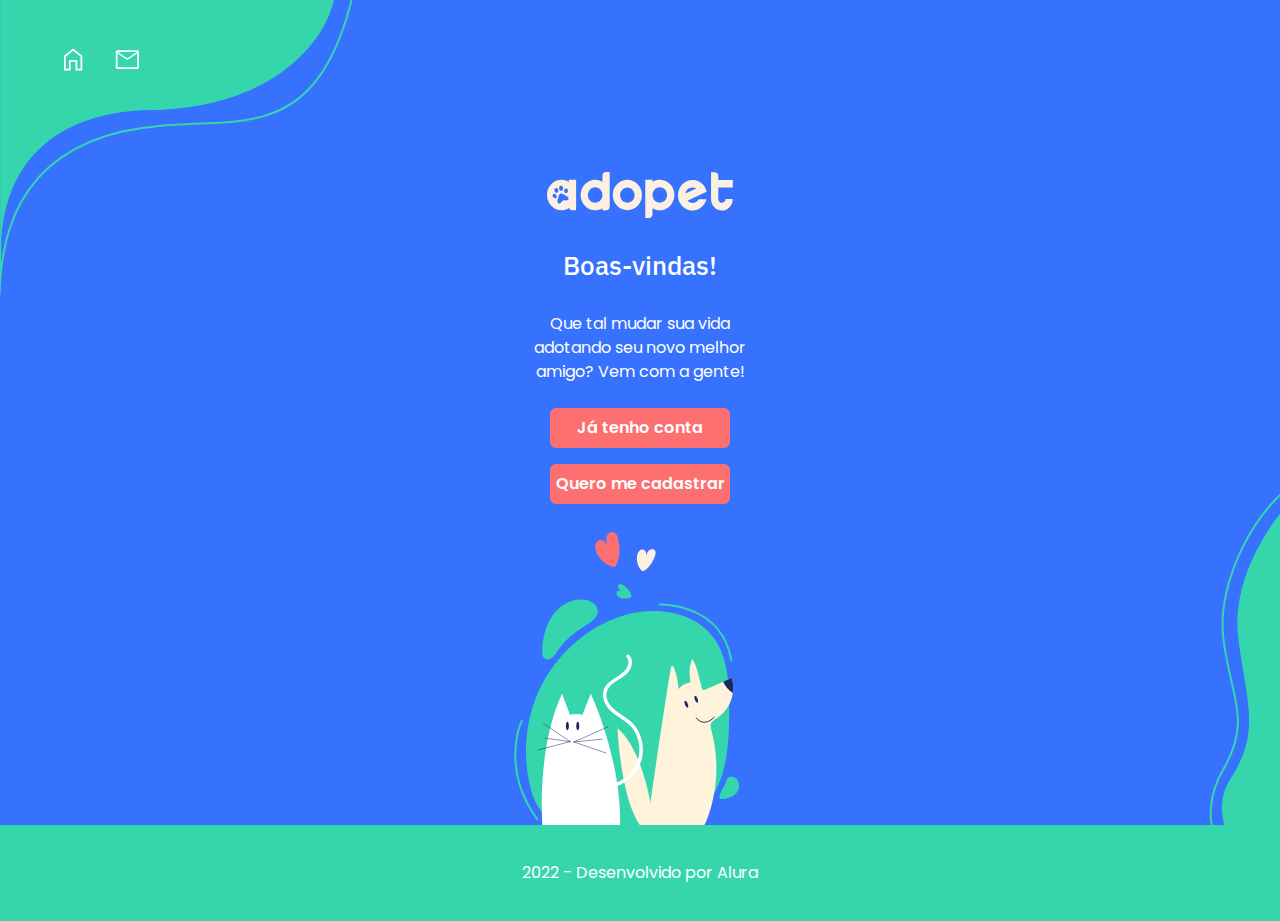
==== index.html @ 829f04b4 "Add files via upload" ====
<!DOCTYPE html>
<html lang="pt-br">

<head>
    <meta charset="UTF-8">
    <meta http-equiv="X-UA-Compatible" content="IE=edge">
    <meta name="viewport" content="width=device-width, initial-scale=1.0">
    <link href="css/index.css" rel="stylesheet">
    <title>Adopet</title>
    <link rel="preconnect" href="https://fonts.googleapis.com">
    <link rel="preconnect" href="https://fonts.gstatic.com" crossorigin>
    <link
        href="https://fonts.googleapis.com/css2?family=IBM+Plex+Sans:wght@500&family=Poppins:wght@400;500;600&display=swap"
        rel="stylesheet">

</head>

<body>

    <div class="header__background"></div>
    <div class="main__background"></div>

    <header>

        <div class="header__left">
            <a href="#"><img src="/source/header-home-icon.svg" alt=""></a>
            <a href="#"><img src="/source/header-contact-icon.svg" alt=""></a>
        </div>

        <!-- icone de usuarios
            <div class="header__right">
                <a href="#"><img src="/source/header-user-icon.svg" alt=""></a>
            </div> 
        -->

    </header>

    <section class="main">

        <img class="logo" src="/source/logo-light.svg" alt="Logo adopet">

        <h1>Boas-vindas!</h1>
        <p>Que tal mudar sua vida adotando seu novo melhor amigo? Vem com a gente!</p>

        <a class="button" href="#">Já tenho conta</a>
        <a class="button" href="#">Quero me cadastrar</a>

        <img class="main-img" src="/source/index-img.svg" alt="Imagem adopet">

    </section>
    <footer>
        <p>2022 - Desenvolvido por Alura</p>
    </footer>

</body>

</html>
---- css/index.css ----
@import url(reset.css);
@import url(var.css);
@import url(main.css);
@import url(header.css);
@import url(footer.css);

body {
    background-color: var(--primary);
    font-family: var(--font-poppins);
}

.main {
    margin: 6.125rem auto 0 auto;
    width: 248px;
    display: flex;
    flex-direction: column;
    justify-content: center;
    color: var(--white);
}

.logo{
    width: 186px;
    margin: 0 auto 24px auto;
}

section h1 {
    font-family: var(--font-ibm);
    font-weight: 500;
    font-size: 26px;
    align-self: center;
    padding: 10px 0;
    margin: 0 auto 24px auto;
}

section p {
    text-align: center;
    padding-bottom: 1rem;
    line-height: 150%;
}

.main__background{
    width: 100%;
    height: 100%;
    background-image: url(../source/main-background-right.svg);
    background-repeat: no-repeat;
    position: absolute;
    z-index: -1;
    background-position-x: 100% ;
    background-position-y: 100% ;
}

.main-img {
    z-index: -1;
    position: relative;
    top: 20px;
    left: -25px;
}
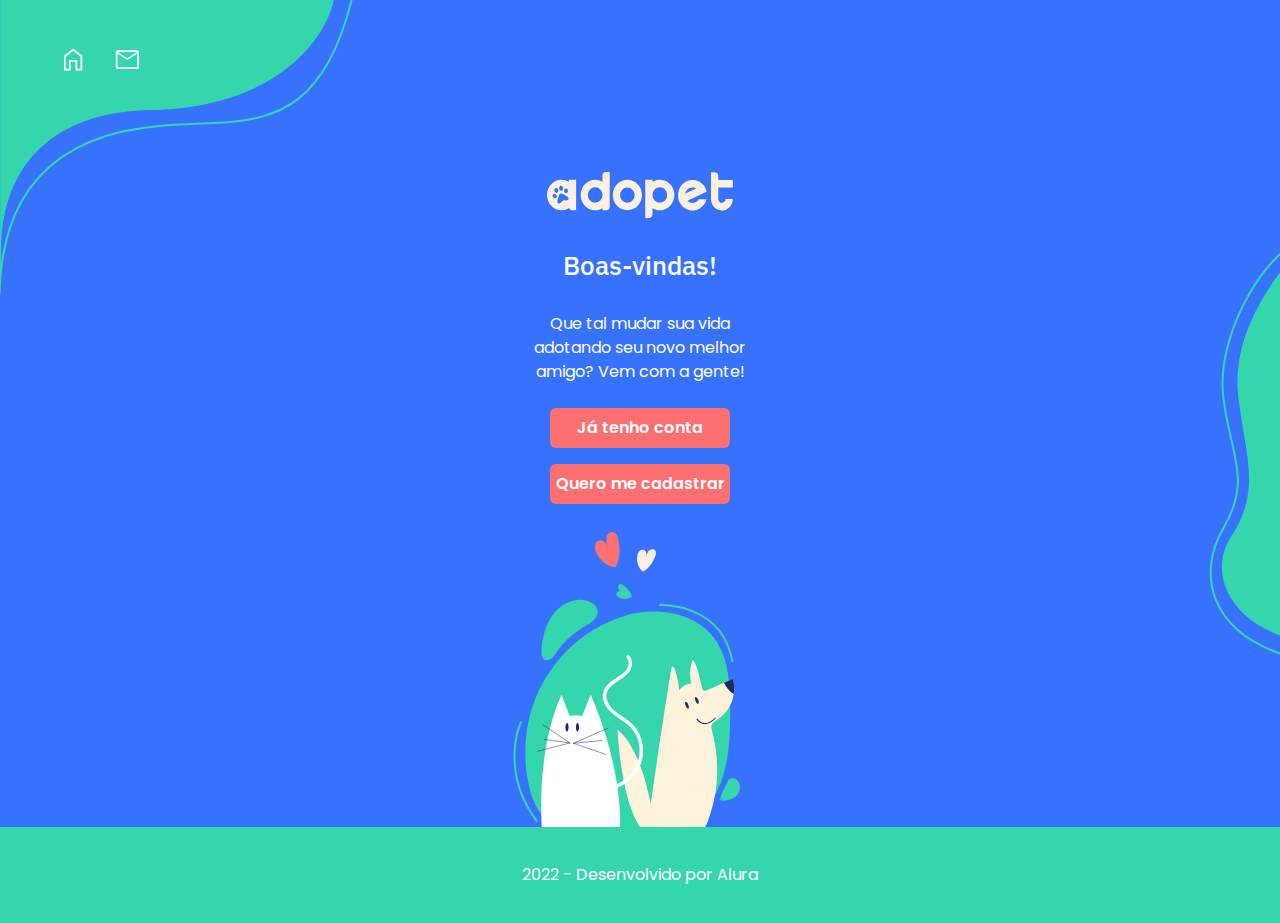
==== commit 1324faf8: "Add files via upload" ====
--- a/index.html
+++ b/index.html
@@ -23,29 +23,23 @@
     <header>
 
         <div class="header__left">
-            <a href="#"><img src="/source/header-home-icon.svg" alt=""></a>
-            <a href="#"><img src="/source/header-contact-icon.svg" alt=""></a>
+            <a href="index.html"><img src="source/header-home-icon.svg" alt=""></a>
+            <a href="login.html"><img src="source/header-contact-icon.svg" alt=""></a>
         </div>
-
-        <!-- icone de usuarios
-            <div class="header__right">
-                <a href="#"><img src="/source/header-user-icon.svg" alt=""></a>
-            </div> 
-        -->
 
     </header>
 
     <section class="main">
 
-        <img class="logo" src="/source/logo-light.svg" alt="Logo adopet">
+        <img class="logo" src="source/logo-light.svg" alt="Logo adopet">
 
         <h1>Boas-vindas!</h1>
         <p>Que tal mudar sua vida adotando seu novo melhor amigo? Vem com a gente!</p>
 
-        <a class="button" href="#">Já tenho conta</a>
-        <a class="button" href="#">Quero me cadastrar</a>
+        <a class="button" href="home.html">Já tenho conta</a>
+        <a class="button" href="signup.html">Quero me cadastrar</a>
 
-        <img class="main-img" src="/source/index-img.svg" alt="Imagem adopet">
+        <img class="main-img" src="source/index-img.svg" alt="Imagem adopet">
 
     </section>
     <footer>
--- a/css/index.css
+++ b/css/index.css
@@ -11,7 +11,7 @@
 
 .main {
     margin: 6.125rem auto 0 auto;
-    width: 248px;
+    width: 250px;
     display: flex;
     flex-direction: column;
     justify-content: center;
@@ -46,7 +46,7 @@
     position: absolute;
     z-index: -1;
     background-position-x: 100% ;
-    background-position-y: 100% ;
+    background-position-y: 50% ;
 }
 
 .main-img {
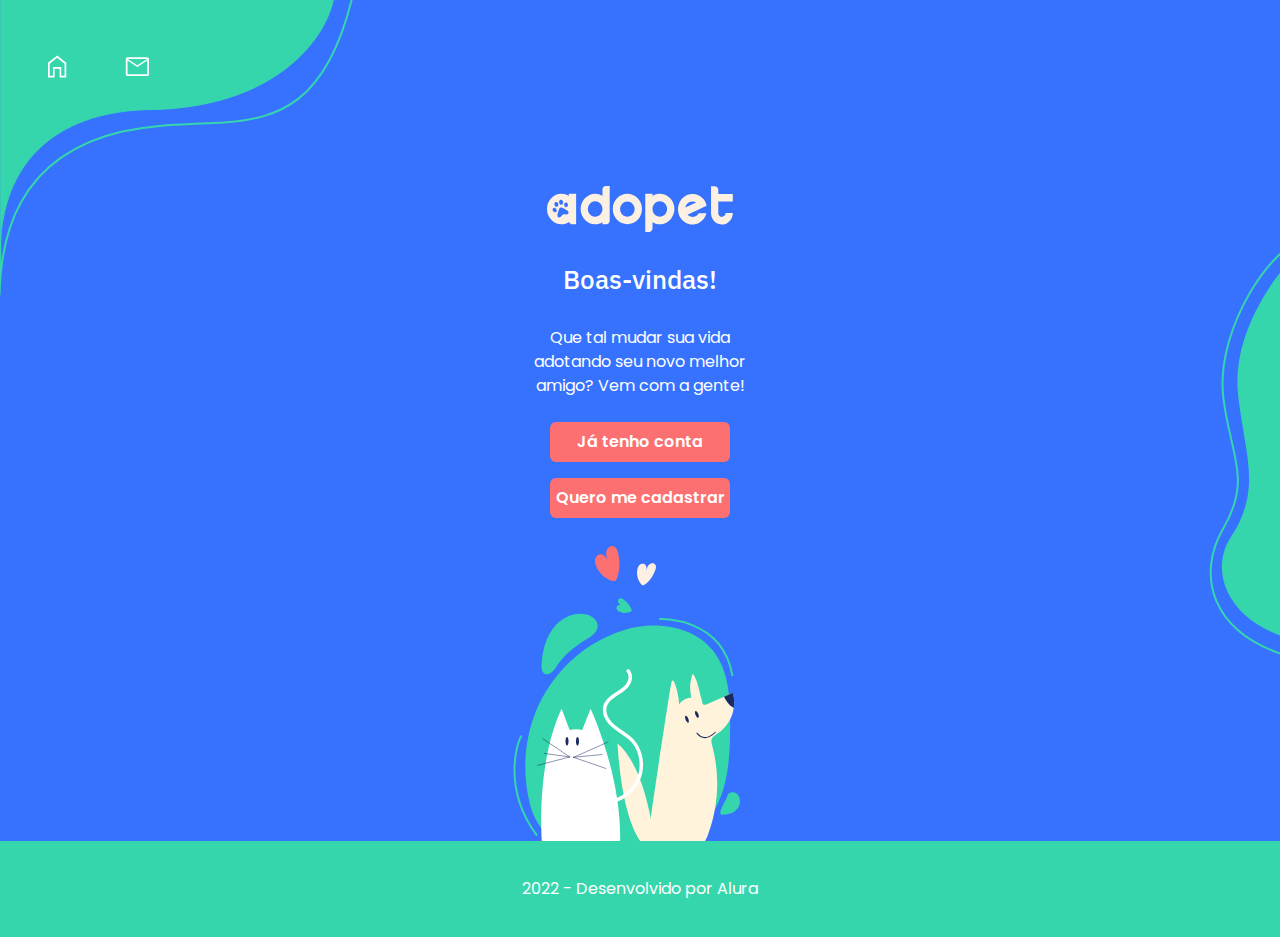
==== commit fc616311: "Add files via upload" ====
--- a/index.html
+++ b/index.html
@@ -36,7 +36,7 @@
         <h1>Boas-vindas!</h1>
         <p>Que tal mudar sua vida adotando seu novo melhor amigo? Vem com a gente!</p>
 
-        <a class="button" href="home.html">Já tenho conta</a>
+        <a class="button" href="login.html">Já tenho conta</a>
         <a class="button" href="signup.html">Quero me cadastrar</a>
 
         <img class="main-img" src="source/index-img.svg" alt="Imagem adopet">
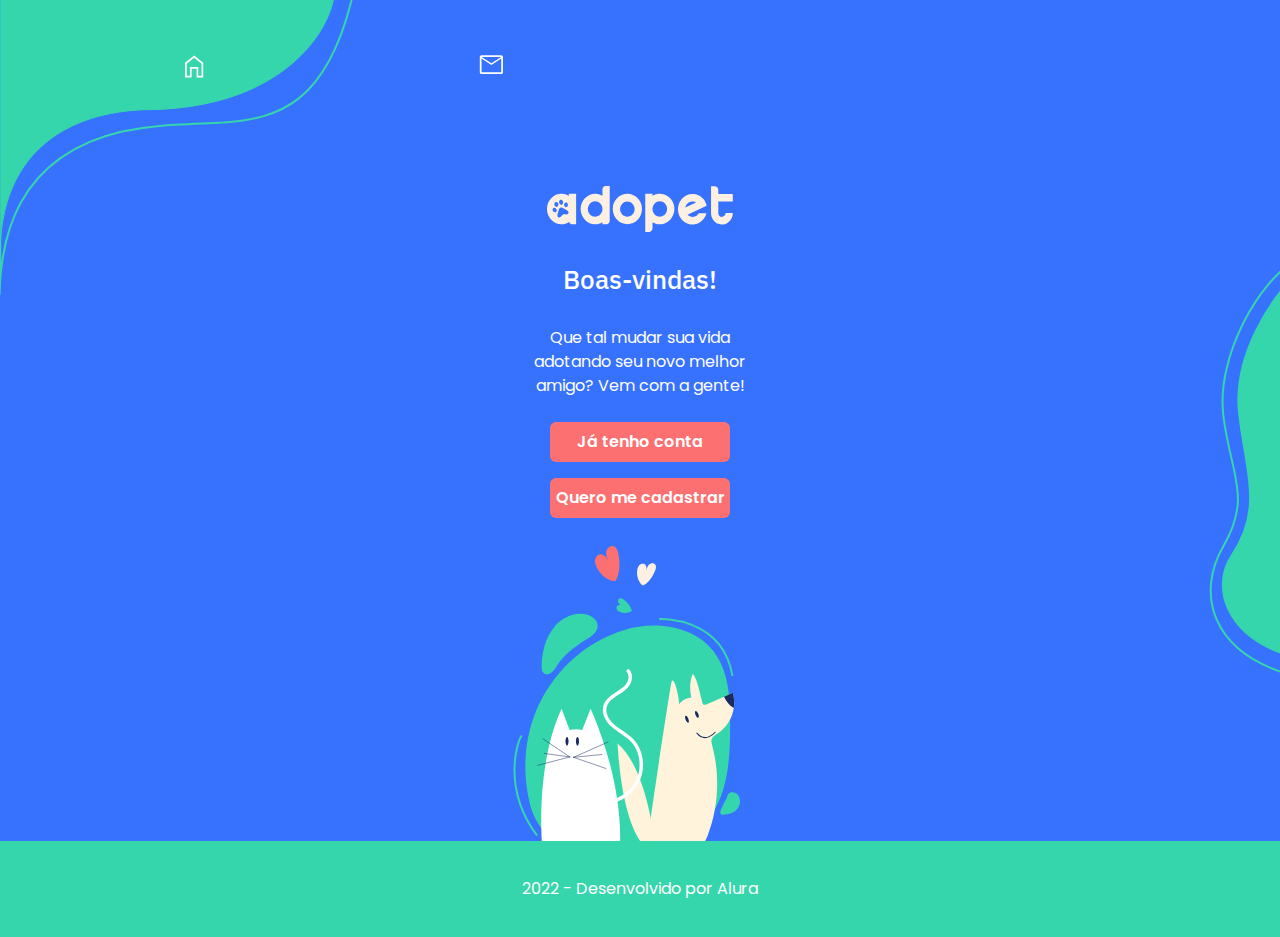
==== commit cfba9e99: "Add files via upload" ====
--- a/index.html
+++ b/index.html
@@ -16,9 +16,6 @@
 </head>
 
 <body>
-
-    <div class="header__background"></div>
-    <div class="main__background"></div>
 
     <header>
 
--- a/css/index.css
+++ b/css/index.css
@@ -7,6 +7,9 @@
 body {
     background-color: var(--primary);
     font-family: var(--font-poppins);
+    background-image: url('/source/header-background.svg'), url('/source/main-background-right.svg');
+    background-repeat: no-repeat;
+    background-position: left top, right center;
 }
 
 .main {
@@ -38,16 +41,6 @@
     line-height: 150%;
 }
 
-.main__background{
-    width: 100%;
-    height: 100%;
-    background-image: url(../source/main-background-right.svg);
-    background-repeat: no-repeat;
-    position: absolute;
-    z-index: -1;
-    background-position-x: 100% ;
-    background-position-y: 50% ;
-}
 
 .main-img {
     z-index: -1;
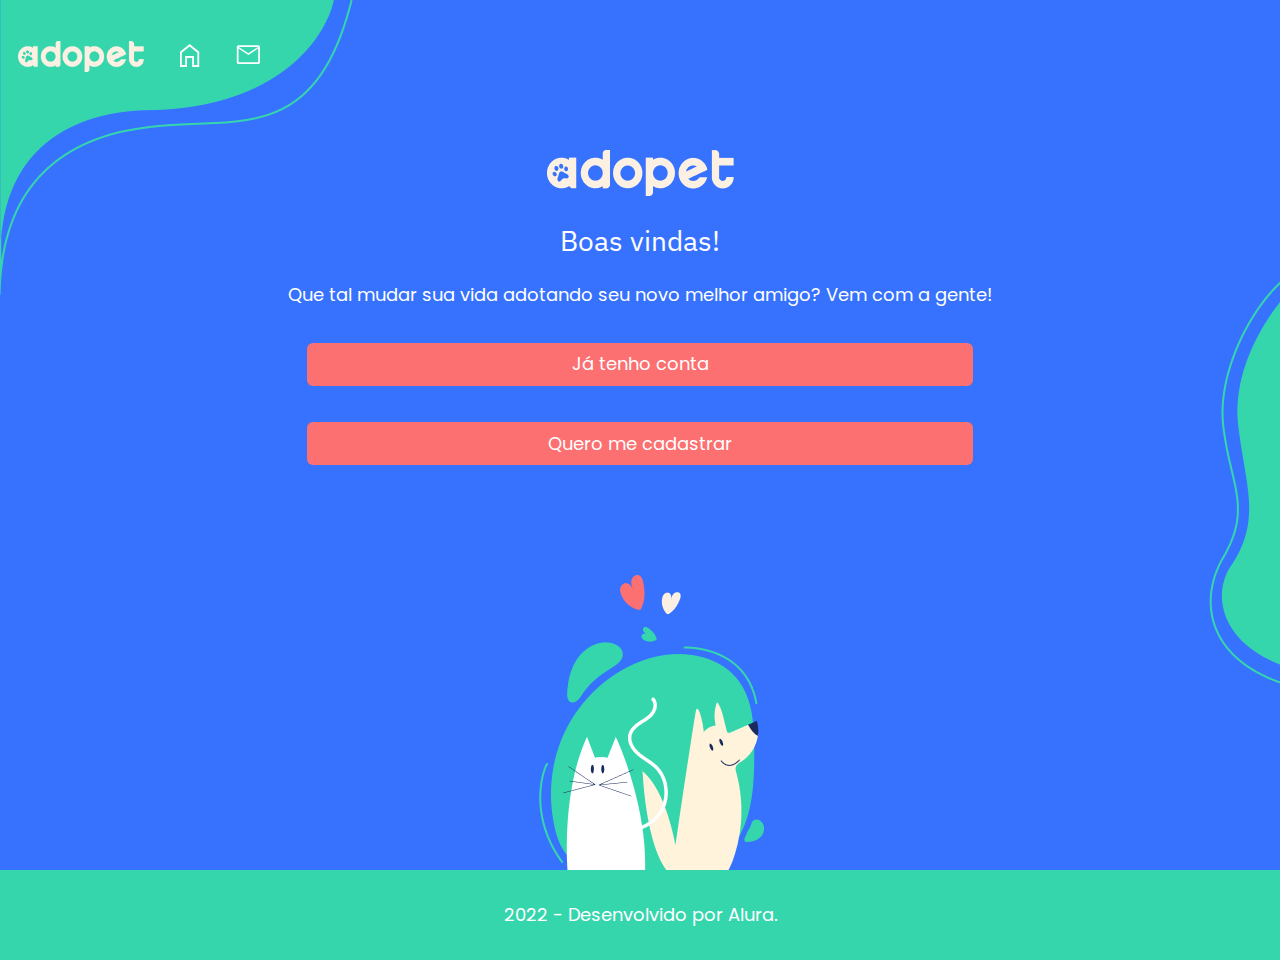
==== commit 3fddc047: "Add files via upload" ====
--- a/index.html
+++ b/index.html
@@ -1,48 +1,44 @@
-<!DOCTYPE html>
-<html lang="pt-br">
-
-<head>
-    <meta charset="UTF-8">
-    <meta http-equiv="X-UA-Compatible" content="IE=edge">
-    <meta name="viewport" content="width=device-width, initial-scale=1.0">
-    <link href="css/index.css" rel="stylesheet">
-    <title>Adopet</title>
-    <link rel="preconnect" href="https://fonts.googleapis.com">
-    <link rel="preconnect" href="https://fonts.gstatic.com" crossorigin>
-    <link
-        href="https://fonts.googleapis.com/css2?family=IBM+Plex+Sans:wght@500&family=Poppins:wght@400;500;600&display=swap"
-        rel="stylesheet">
-
-</head>
-
-<body>
-
-    <header>
-
-        <div class="header__left">
-            <a href="index.html"><img src="source/header-home-icon.svg" alt=""></a>
-            <a href="login.html"><img src="source/header-contact-icon.svg" alt=""></a>
-        </div>
-
-    </header>
-
-    <section class="main">
-
-        <img class="logo" src="source/logo-light.svg" alt="Logo adopet">
-
-        <h1>Boas-vindas!</h1>
-        <p>Que tal mudar sua vida adotando seu novo melhor amigo? Vem com a gente!</p>
-
-        <a class="button" href="login.html">Já tenho conta</a>
-        <a class="button" href="signup.html">Quero me cadastrar</a>
-
-        <img class="main-img" src="source/index-img.svg" alt="Imagem adopet">
-
-    </section>
-    <footer>
-        <p>2022 - Desenvolvido por Alura</p>
-    </footer>
-
-</body>
-
+<!DOCTYPE html>
+<html lang="pt">
+
+<head>
+    <meta charset="UTF-8">
+    <meta http-equiv="X-UA-Compatible" content="IE=edge">
+    <meta name="viewport" content="width=device-width, initial-scale=1.0">
+    <link rel="preconnect" href="https://fonts.googleapis.com">
+    <link rel="preconnect" href="https://fonts.gstatic.com" crossorigin>
+    <link href="https://fonts.googleapis.com/css2?family=Poppins:wght@400;600&display=swap" rel="stylesheet">
+    <link href="https://fonts.googleapis.com/css2?family=IBM+Plex+Sans:wght@500&display=swap" rel="stylesheet">
+    <link rel="stylesheet" href="./styles.css">
+    <title>AdoPet - Página Inicial</title>
+</head>
+
+
+<body class="inicial">
+    <header class="cabecalho">
+        <img src="./img/Logo.png" alt="Logo da adopet" class="cabecalho__imagem cabecalho__imagem-logo">
+        <a href="./pages/login/login.html"><img src="./img/Casa.svg" alt="Página inicial" class="cabecalho__imagem"></a>
+        <a href="./pages/mensagem/mensagem.html"> <img src="./img/Mensagens.svg" alt="Caixa de mensagens"
+                class="cabecalho__imagem"></a>
+    </header>
+
+    <section class="pagina-inicial">
+        <img src="./img/Logo.png" alt="Logo da adopet">
+        <h1 class="pagina-inicial__titulo">Boas vindas!</h1>
+        <p class="pagina-inicial__texto">Que tal mudar sua vida adotando seu novo melhor amigo? Vem com a gente!</p>
+
+        <ul class="botoes">
+            <li class="botoes__item"><a href="./pages/login/login.html">Já tenho conta</a></li>
+            <li class="botoes__item"><a href="./pages/cadastro/cadastro.html">Quero me cadastrar</a></li>
+        </ul>
+
+    </section>
+
+    <footer class="rodape">
+        <p>2022 - Desenvolvido por Alura.</p>
+    </footer>
+</body>
+
+
+
 </html>--- a/styles.css
+++ b/styles.css
@@ -0,0 +1,61 @@
+@import url(./styles/reset.css);
+@import url(./styles/pagina-inicial.css);
+@import url(./styles/cadastro.css);
+@import url(./styles/login.css);
+@import url(./styles/lista.css);
+@import url(./styles/mensagem.css);
+
+:root {
+    --azul: #3772FF;
+    --verde: #36D6AD;
+    --fonte-principal: 'Poppins', sans-serif;
+    --fonte-secundaria: 'IBM Plex Sans', sans-serif;
+    --branco: #FFFFFF;
+    --vermelho: #FC7071;
+    --cinza: #737380;
+    --cinza-claro: #F7F7F7;
+    --cinza-placeholder: #BCBCBC;
+}
+
+body {
+    background-color: var(--azul);
+    font-family: var(--fonte-principal);
+
+    font-size: 16px;
+
+
+
+    background-color: var(--branco);
+    color: var(--azul);
+    background-image: url('../img/Forma\ 1.png');
+    background-repeat: no-repeat;
+    background-position: left top;
+}
+
+.rodape {
+    background-color: var(--verde);
+    padding: 2em 0;
+    color: var(--branco);
+    text-align: center;
+    position: relative;
+}
+
+.cabecalho {
+    padding: 3em 2em;
+    display: flex;
+    align-items: center;
+}
+
+.cabecalho__imagem {
+    padding: 0 1em;
+}
+
+@media screen and (min-width: 768px) {
+    .cabecalho {
+        padding: 2.3em 0em;
+    }
+
+    body {
+        font-size: 18px;
+    }
+}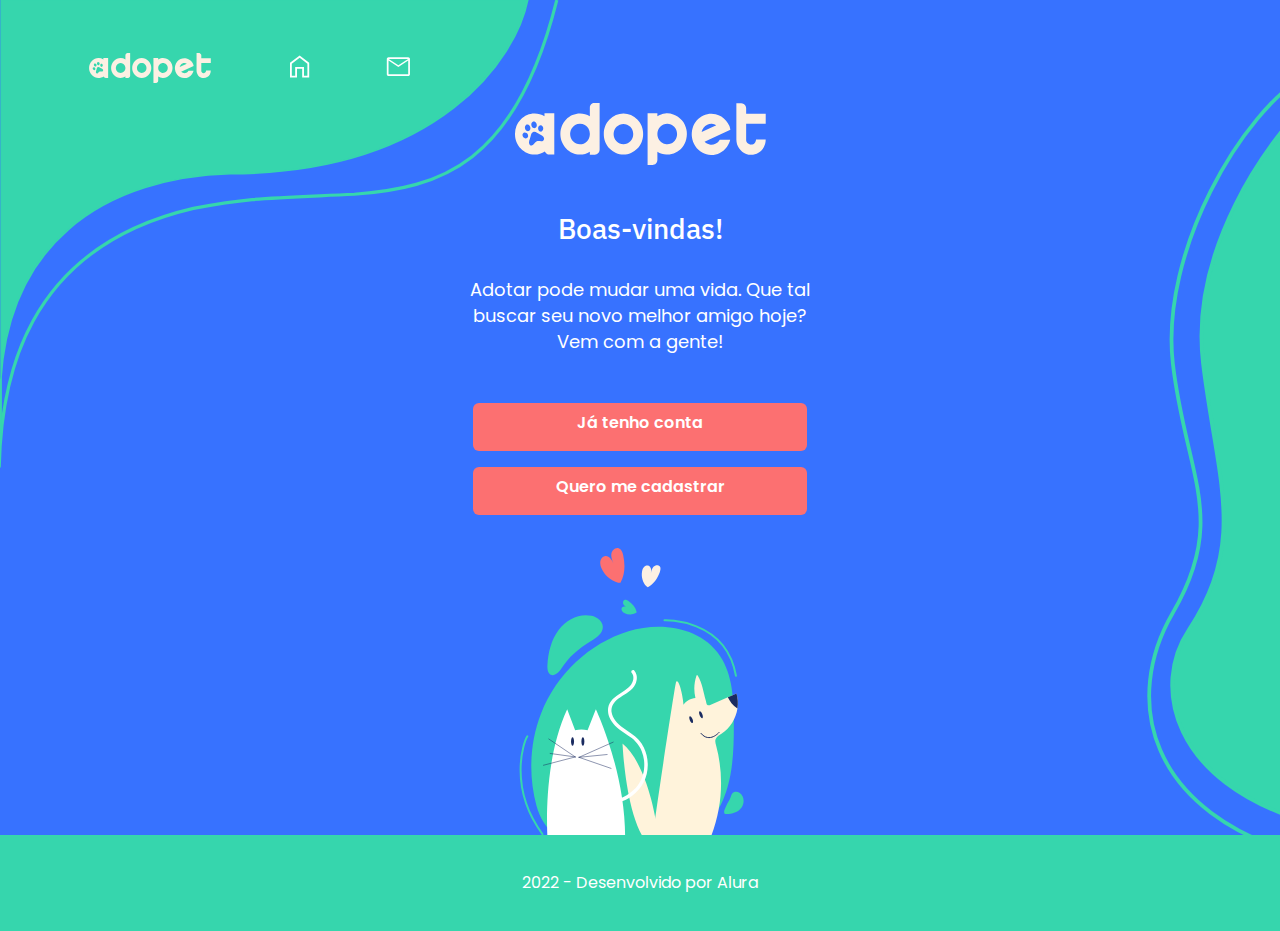
==== commit a38b058e: "Add files via upload" ====
--- a/index.html
+++ b/index.html
@@ -1,44 +1,55 @@
-<!DOCTYPE html>
-<html lang="pt">
-
-<head>
-    <meta charset="UTF-8">
-    <meta http-equiv="X-UA-Compatible" content="IE=edge">
-    <meta name="viewport" content="width=device-width, initial-scale=1.0">
-    <link rel="preconnect" href="https://fonts.googleapis.com">
-    <link rel="preconnect" href="https://fonts.gstatic.com" crossorigin>
-    <link href="https://fonts.googleapis.com/css2?family=Poppins:wght@400;600&display=swap" rel="stylesheet">
-    <link href="https://fonts.googleapis.com/css2?family=IBM+Plex+Sans:wght@500&display=swap" rel="stylesheet">
-    <link rel="stylesheet" href="./styles.css">
-    <title>AdoPet - Página Inicial</title>
-</head>
-
-
-<body class="inicial">
-    <header class="cabecalho">
-        <img src="./img/Logo.png" alt="Logo da adopet" class="cabecalho__imagem cabecalho__imagem-logo">
-        <a href="./pages/login/login.html"><img src="./img/Casa.svg" alt="Página inicial" class="cabecalho__imagem"></a>
-        <a href="./pages/mensagem/mensagem.html"> <img src="./img/Mensagens.svg" alt="Caixa de mensagens"
-                class="cabecalho__imagem"></a>
-    </header>
-
-    <section class="pagina-inicial">
-        <img src="./img/Logo.png" alt="Logo da adopet">
-        <h1 class="pagina-inicial__titulo">Boas vindas!</h1>
-        <p class="pagina-inicial__texto">Que tal mudar sua vida adotando seu novo melhor amigo? Vem com a gente!</p>
-
-        <ul class="botoes">
-            <li class="botoes__item"><a href="./pages/login/login.html">Já tenho conta</a></li>
-            <li class="botoes__item"><a href="./pages/cadastro/cadastro.html">Quero me cadastrar</a></li>
-        </ul>
-
-    </section>
-
-    <footer class="rodape">
-        <p>2022 - Desenvolvido por Alura.</p>
-    </footer>
-</body>
-
-
-
+<!DOCTYPE html>
+<html lang="pt-br">
+
+<head>
+    <meta charset="UTF-8">
+    <meta http-equiv="X-UA-Compatible" content="IE=edge">
+    <meta name="viewport" content="width=device-width, initial-scale=1.0">
+    <link href="css/index.css" rel="stylesheet">
+    <title>Adopet</title>
+    <link rel="preconnect" href="https://fonts.googleapis.com">
+    <link rel="preconnect" href="https://fonts.gstatic.com" crossorigin>
+    <link
+        href="https://fonts.googleapis.com/css2?family=IBM+Plex+Sans:wght@500&family=Poppins:wght@400;500;600&display=swap"
+        rel="stylesheet">
+
+</head>
+
+<body>
+
+    <header>
+
+        <div class="header__left">
+            
+            <img class="display-none" src="source/logo-light.svg" width="128px" height="30px" alt="">
+            <a href="index.html"><img src="source/header-home-icon.svg" alt=""></a>
+            <a href="login.html"><img src="source/header-contact-icon.svg" alt=""></a>
+        </div>
+
+    </header>
+
+    <section class="main">
+
+        <img class="logo" src="source/logo-light.svg" alt="Logo adopet">
+
+        <h1 class="main__title">Boas-vindas!</h1>
+        
+        <p class="main__text main__text--mobile">Que tal mudar sua vida adotando seu novo melhor amigo? Vem com a gente!</p>
+
+        <p class="main__text main__text--tablet">Adotar pode mudar uma vida. Que tal buscar seu novo melhor amigo hoje? Vem com a gente!</p>
+
+        <a class="button" href="login.html">Já tenho conta</a>
+        <a class="button" href="signup.html">Quero me cadastrar</a>
+
+        <img class="main-img" src="source/index-img.svg" height="312px" width="248" alt="Cão e gato">
+        
+
+    </section>
+    
+    <footer>
+        <p>2022 - Desenvolvido por Alura</p>
+    </footer>
+
+</body>
+
 </html>--- a/css/index.css
+++ b/css/index.css
@@ -0,0 +1,114 @@
+@import url(reset.css);
+@import url(var.css);
+@import url(button.css);
+@import url(header.css);
+@import url(footer.css);
+
+body {
+    background-color: var(--primary);
+    font-family: var(--font-poppins);
+    background-image: url('../source/header-background.svg'), url('../source/main-background-right.svg');
+    background-repeat: no-repeat;
+    background-position: left top, right center;
+}
+
+.main {
+    margin: 4.7rem auto 0 auto;
+    display: flex;
+    flex-direction: column;
+    justify-content: flex-end;
+    min-height: 80vh;
+    color: var(--white);
+}
+
+.logo{
+    width: 186px;
+    margin: 0 auto 24px auto;
+}
+
+.main__title {
+    font-family: var(--font-ibm);
+    font-weight: 500;
+    font-size: 26px;
+    align-self: center;
+    line-height: 48px;
+    margin: 0 auto 24px auto;
+}
+
+.main__text {
+    margin: 0 auto 24px auto;
+    max-width: 270px;
+    text-align: center;
+    padding-bottom: 1rem;
+    line-height: 24px;
+}
+
+.main-img {
+    z-index: -1;
+    position: relative;
+    top: 25px;
+    left: -20px;
+    margin: 0 auto;
+}
+
+.display-none, .main__text--tablet {
+    display: none;
+}
+
+@media screen and (min-width: 768px) {
+    body {
+        background-size: 559px, 134px;
+    }
+    
+    .display-none, .main__text--tablet {
+        display: inline;
+    }
+
+    .main__text--mobile {
+        display: none;
+    }
+
+    .main {
+        margin: 0 auto;
+        min-height: 83vh;
+    }
+    
+    .logo{
+        width: 251px;
+        margin: 0 auto 40px auto;
+    }
+
+    .main__title{
+        font-size: 28px;
+    }
+
+    .main__text {
+        max-width: 353px;
+        font-size: 18px;
+        line-height: 26px;
+    }
+
+    .button {
+        width: 334px;
+        height: 48px;
+    }
+        
+}
+
+@media screen and (min-width: 1440px){
+
+    .main {
+        min-height: 85vh;
+    }
+    
+    .main__text {
+        max-width: 488px;
+        font-size: 18px;
+        line-height: 26px;
+    }
+
+    .button {
+        width: 362px;
+    }
+
+}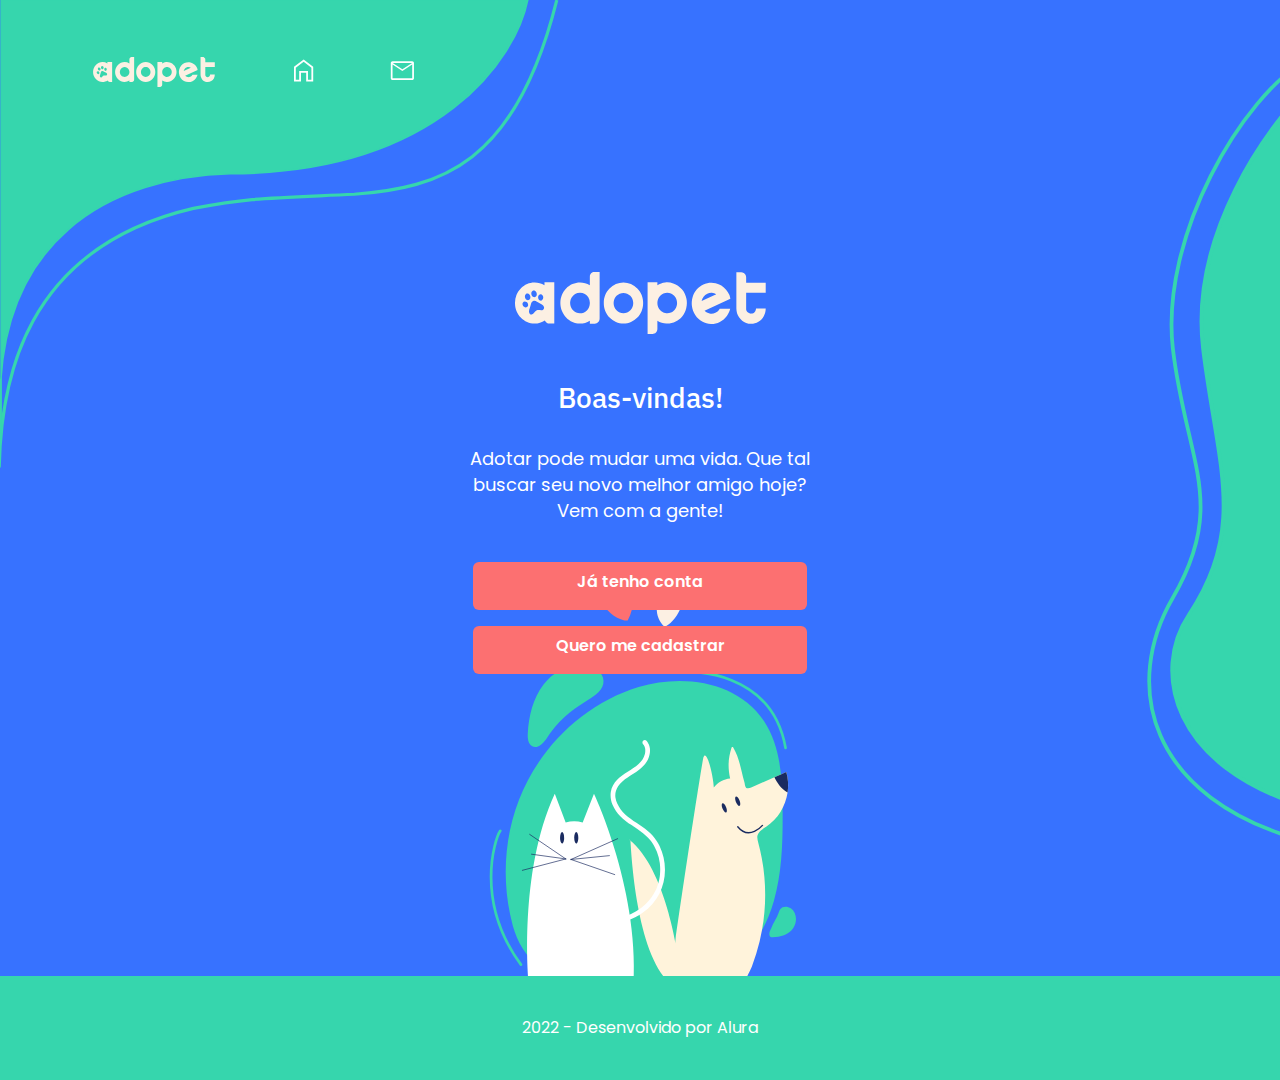
==== commit f7545720: "Add files via upload" ====
--- a/index.html
+++ b/index.html
@@ -16,6 +16,7 @@
 </head>
 
 <body>
+<div class="page-wrap">
 
     <header>
 
@@ -40,13 +41,14 @@
 
         <a class="button" href="login.html">Já tenho conta</a>
         <a class="button" href="signup.html">Quero me cadastrar</a>
-
-        <img class="main-img" src="source/index-img.svg" height="312px" width="248" alt="Cão e gato">
         
-
     </section>
     
-    <footer>
+    <img class="main-img" src="source/index-img.svg" alt="Cão e gato">
+    
+</div>
+
+<footer class="site-footer">
         <p>2022 - Desenvolvido por Alura</p>
     </footer>
 
--- a/css/index.css
+++ b/css/index.css
@@ -3,6 +3,33 @@
 @import url(button.css);
 @import url(header.css);
 @import url(footer.css);
+
+
+/*  codigo necessário para fixar o footer no fim da pagina */
+* {
+	margin: 0;
+}
+
+html, body {
+    min-height: 875px;
+	height: 100%;
+}
+
+.page-wrap {
+    min-height: 100%;
+    /* equal to footer height */
+      margin-bottom: -104px; 
+      position: relative;
+
+  }
+
+.page-wrap:after {
+   content: "";
+   display: block;
+   height: 104px;
+}
+
+/* fim do posicionamento do footer */
 
 body {
     background-color: var(--primary);
@@ -13,11 +40,8 @@
 }
 
 .main {
-    margin: 4.7rem auto 0 auto;
     display: flex;
     flex-direction: column;
-    justify-content: flex-end;
-    min-height: 80vh;
     color: var(--white);
 }
 
@@ -32,23 +56,23 @@
     font-size: 26px;
     align-self: center;
     line-height: 48px;
-    margin: 0 auto 24px auto;
+    margin: 0 auto 16px auto;
 }
 
 .main__text {
-    margin: 0 auto 24px auto;
+    margin: 0 auto 16px auto;
     max-width: 270px;
     text-align: center;
-    padding-bottom: 1rem;
     line-height: 24px;
 }
 
 .main-img {
+    /* img fixa no fim do page-warp para se ajustar a pagina */
     z-index: -1;
-    position: relative;
-    top: 25px;
-    left: -20px;
-    margin: 0 auto;
+    position: absolute;
+    bottom: 80px;
+    left: 50%;
+    margin-left: -150px;
 }
 
 .display-none, .main__text--tablet {
@@ -58,6 +82,7 @@
 @media screen and (min-width: 768px) {
     body {
         background-size: 559px, 134px;
+        min-height: 1080px;
     }
     
     .display-none, .main__text--tablet {
@@ -67,11 +92,6 @@
     .main__text--mobile {
         display: none;
     }
-
-    .main {
-        margin: 0 auto;
-        min-height: 83vh;
-    }
     
     .logo{
         width: 251px;
@@ -80,17 +100,25 @@
 
     .main__title{
         font-size: 28px;
+        margin: 0 auto 24px auto;
+
     }
 
     .main__text {
         max-width: 353px;
         font-size: 18px;
         line-height: 26px;
+        margin: 0 auto 30px auto;
     }
 
     .button {
         width: 334px;
         height: 48px;
+    }
+
+    .main-img{
+        width: 338px;    
+        margin-left: -182px;
     }
         
 }
@@ -111,4 +139,7 @@
         width: 362px;
     }
 
-}+}
+
+
+
